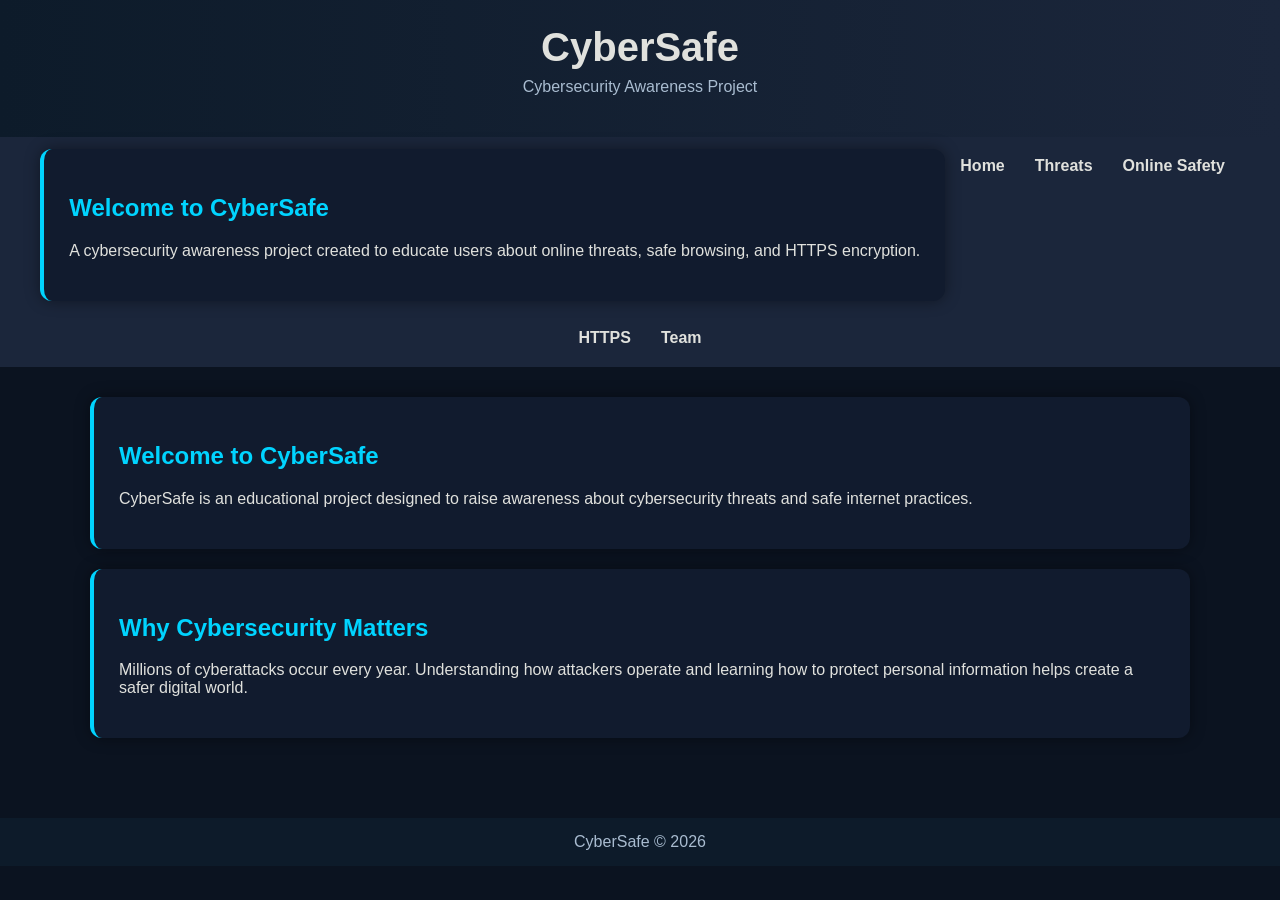
==== index.html @ d7ad68c5 "Update index.html" ====
<!DOCTYPE html>
<html>
<head>
<meta charset="UTF-8">
<title>CyberSafe - Home</title>
<link rel="stylesheet" href="style.css">
</head>

<body>

<header>
    <h1>CyberSafe</h1>
    <p>Cybersecurity Awareness Project</p>
</header>

<nav>
    <div class="card">
    <h2>Welcome to CyberSafe</h2>
    <p>
        A cybersecurity awareness project created to educate users about
        online threats, safe browsing, and HTTPS encryption.
    </p>
    </div>
    <a href="index.html">Home</a>
    <a href="threats.html">Threats</a>
    <a href="safety.html">Online Safety</a>
    <a href="https.html">HTTPS</a>
    <a href="team.html">Team</a>
</nav>

<div class="container">

<div class="card">
    <h2>Welcome to CyberSafe</h2>
    <p>
        CyberSafe is an educational project designed to raise awareness
        about cybersecurity threats and safe internet practices.
    </p>
</div>

<div class="card">
    <h2>Why Cybersecurity Matters</h2>
    <p>
        Millions of cyberattacks occur every year. Understanding how
        attackers operate and learning how to protect personal information
        helps create a safer digital world.
    </p>
</div>

</div>

<footer>
    CyberSafe © 2026
</footer>

</body>
</html>
---- style.css ----
body{
    margin:0;
    font-family:'Arial', sans-serif;
    background:#0b1320;
    color:#e0e1dd;
}

header{
    background:linear-gradient(90deg,#0d1b2a,#1b263b);
    padding:25px;
    text-align:center;
}

header h1{
    margin:0;
    font-size:2.5em;
}

header p{
    margin-top:8px;
    color:#a9bcd0;
}

nav{
    background:#1b263b;
    display:flex;
    justify-content:center;
    flex-wrap:wrap;
    padding:12px;
}

nav a{
    color:#e0e1dd;
    text-decoration:none;
    margin:8px 15px;
    font-weight:bold;
    transition:0.3s;
}

nav a:hover{
    color:#00d4ff;
}

.container{
    width:90%;
    max-width:1100px;
    margin:auto;
    padding:30px 0;
}

.card{
    background:#111b2e;
    padding:25px;
    margin-bottom:20px;
    border-radius:12px;
    box-shadow:0 0 15px rgba(0,0,0,0.4);
    border-left:4px solid #00d4ff;
}

.card h2{
    color:#00d4ff;
}

footer{
    background:#0d1b2a;
    text-align:center;
    padding:15px;
    color:#a9bcd0;
    margin-top:30px;
}
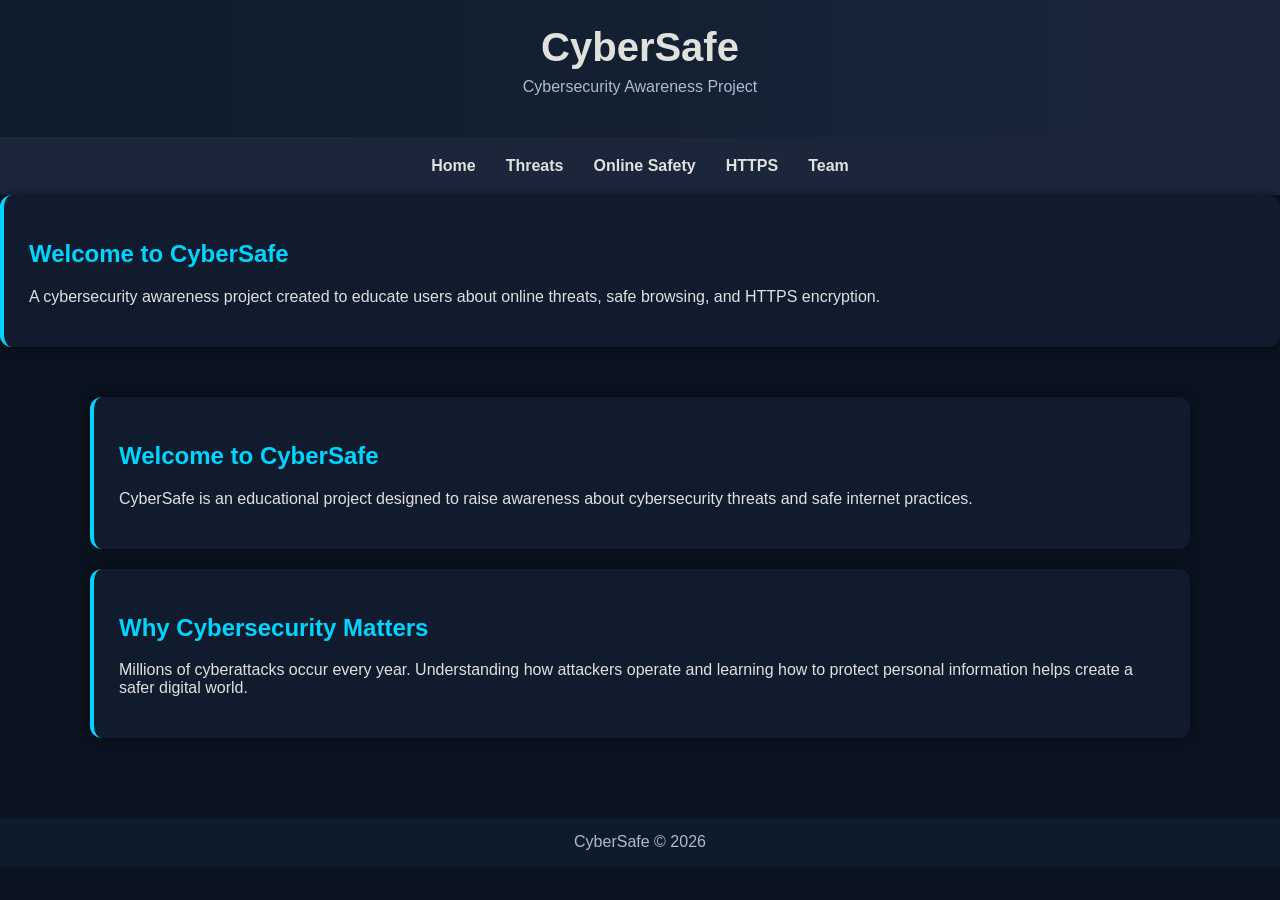
==== commit d194e70f: "Update index.html" ====
--- a/index.html
+++ b/index.html
@@ -14,13 +14,6 @@
 </header>
 
 <nav>
-    <div class="card">
-    <h2>Welcome to CyberSafe</h2>
-    <p>
-        A cybersecurity awareness project created to educate users about
-        online threats, safe browsing, and HTTPS encryption.
-    </p>
-    </div>
     <a href="index.html">Home</a>
     <a href="threats.html">Threats</a>
     <a href="safety.html">Online Safety</a>
@@ -28,6 +21,14 @@
     <a href="team.html">Team</a>
 </nav>
 
+<div class="card">
+    <h2>Welcome to CyberSafe</h2>
+    <p>
+        A cybersecurity awareness project created to educate users about
+        online threats, safe browsing, and HTTPS encryption.
+    </p>
+</div>
+    
 <div class="container">
 
 <div class="card">
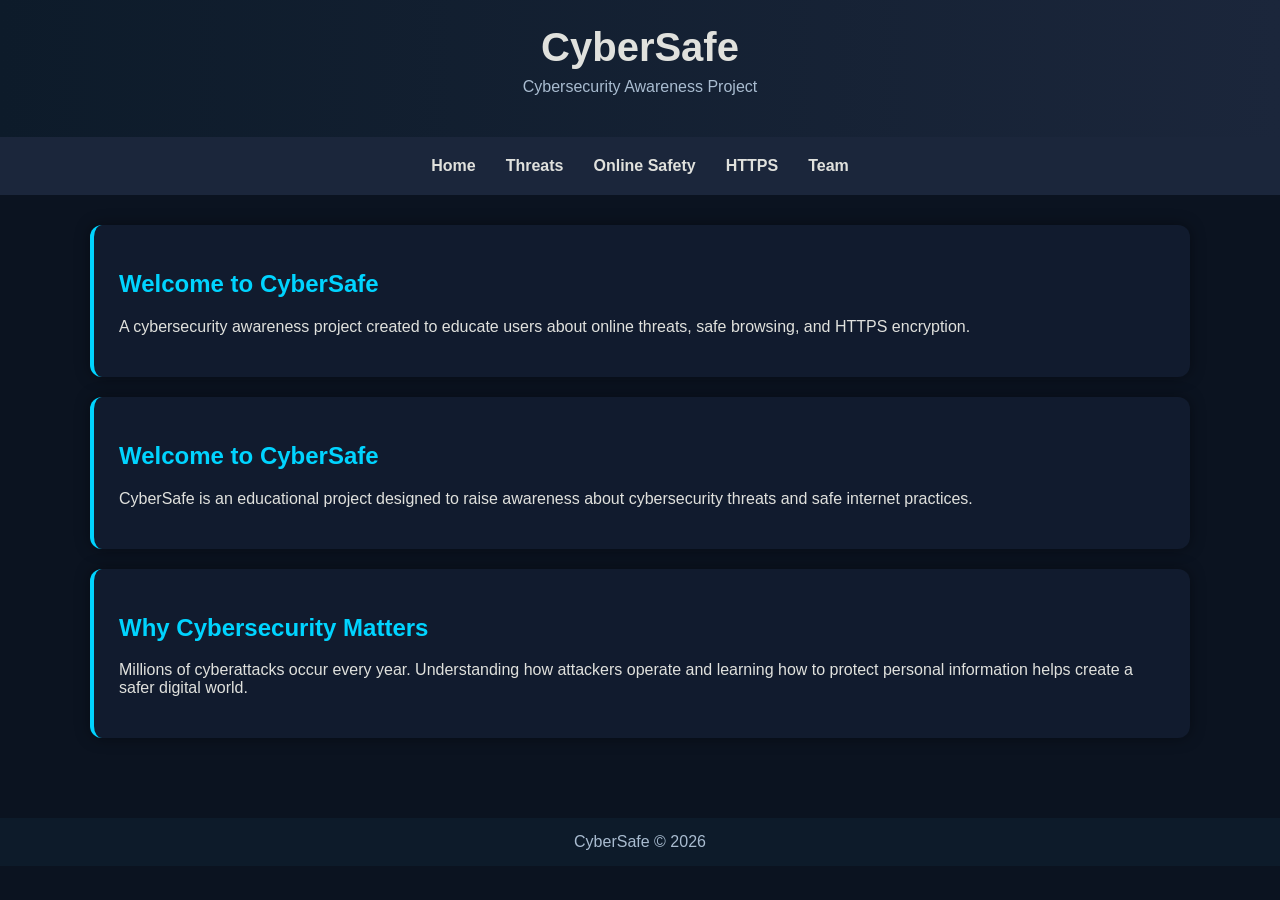
==== commit 77f65dcf: "Update index.html" ====
--- a/index.html
+++ b/index.html
@@ -20,6 +20,8 @@
     <a href="https.html">HTTPS</a>
     <a href="team.html">Team</a>
 </nav>
+   
+<div class="container">
 
 <div class="card">
     <h2>Welcome to CyberSafe</h2>
@@ -29,8 +31,6 @@
     </p>
 </div>
     
-<div class="container">
-
 <div class="card">
     <h2>Welcome to CyberSafe</h2>
     <p>
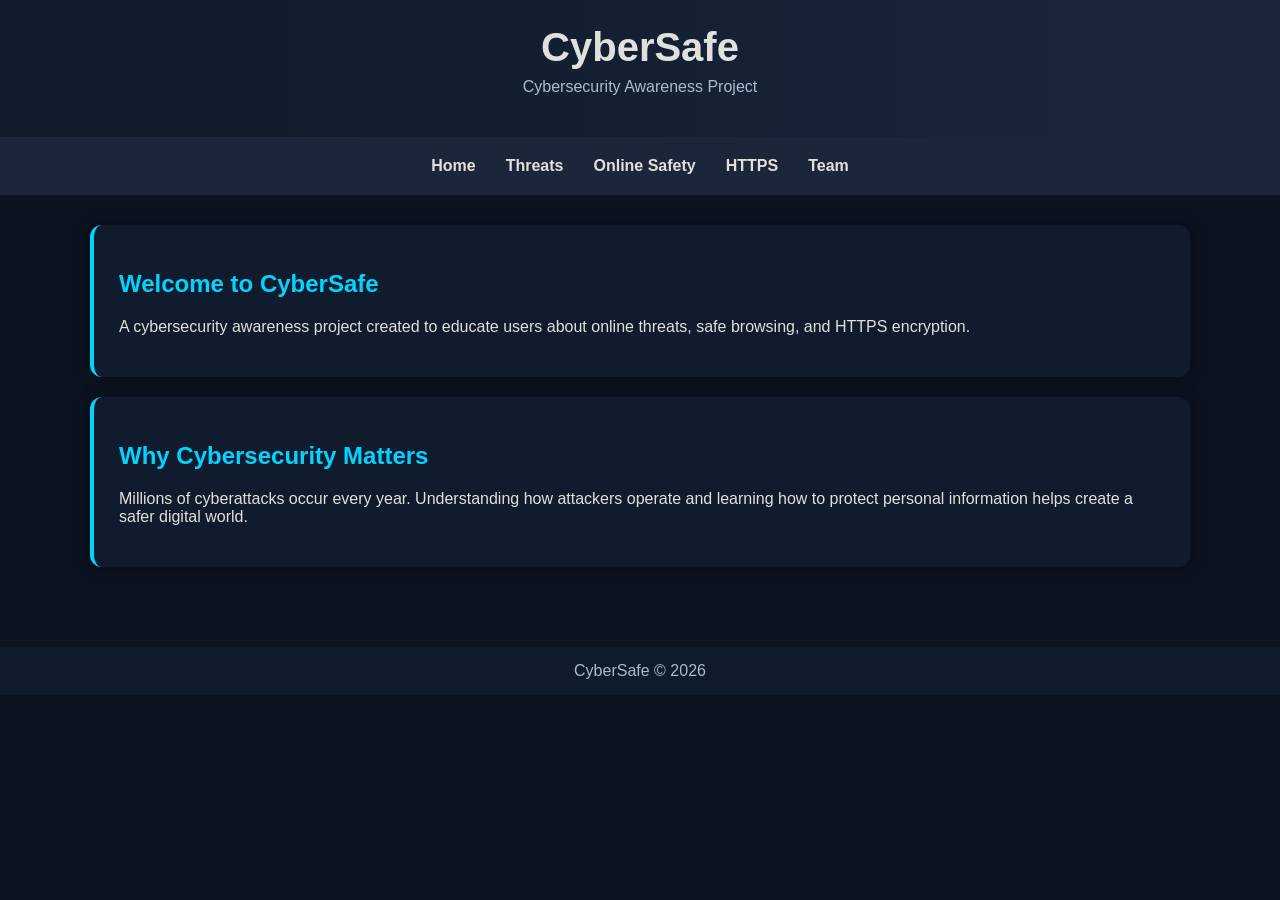
==== commit 16cd0942: "Update index.html" ====
--- a/index.html
+++ b/index.html
@@ -30,14 +30,6 @@
         online threats, safe browsing, and HTTPS encryption.
     </p>
 </div>
-    
-<div class="card">
-    <h2>Welcome to CyberSafe</h2>
-    <p>
-        CyberSafe is an educational project designed to raise awareness
-        about cybersecurity threats and safe internet practices.
-    </p>
-</div>
 
 <div class="card">
     <h2>Why Cybersecurity Matters</h2>
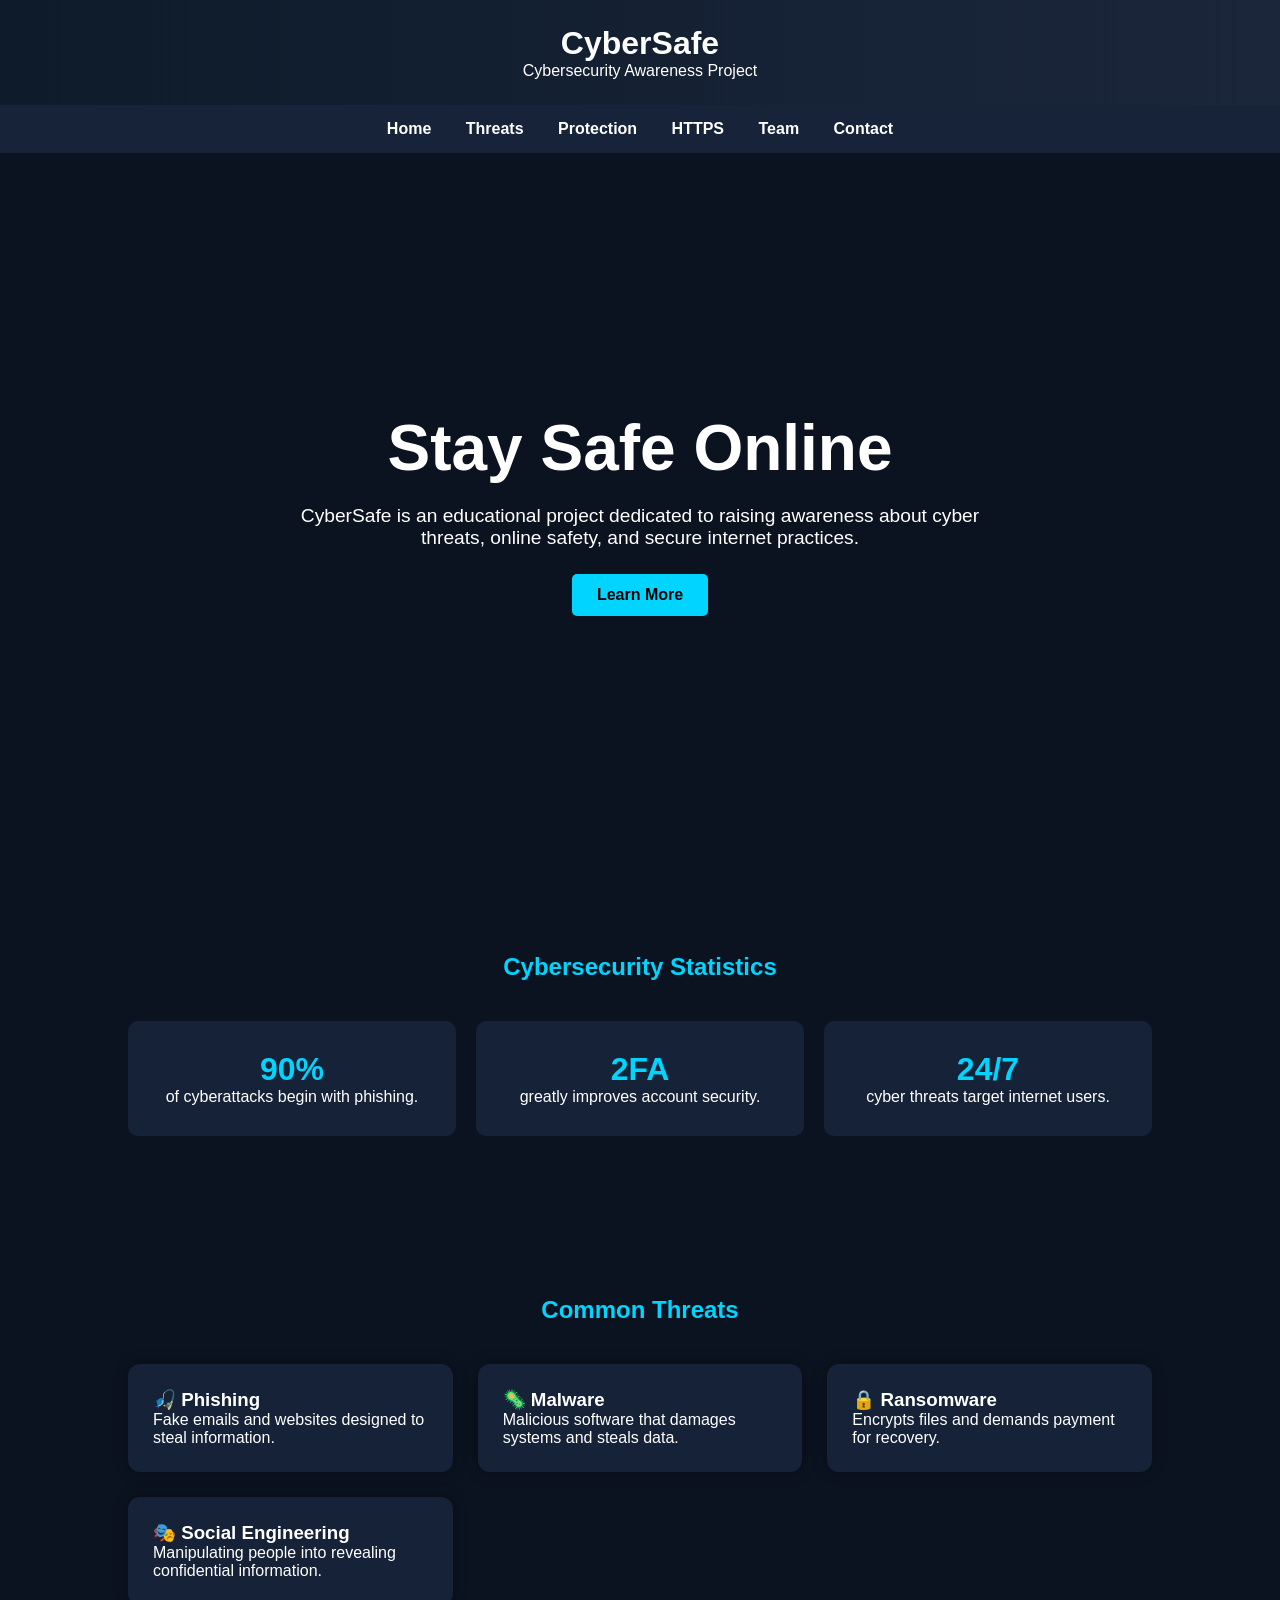
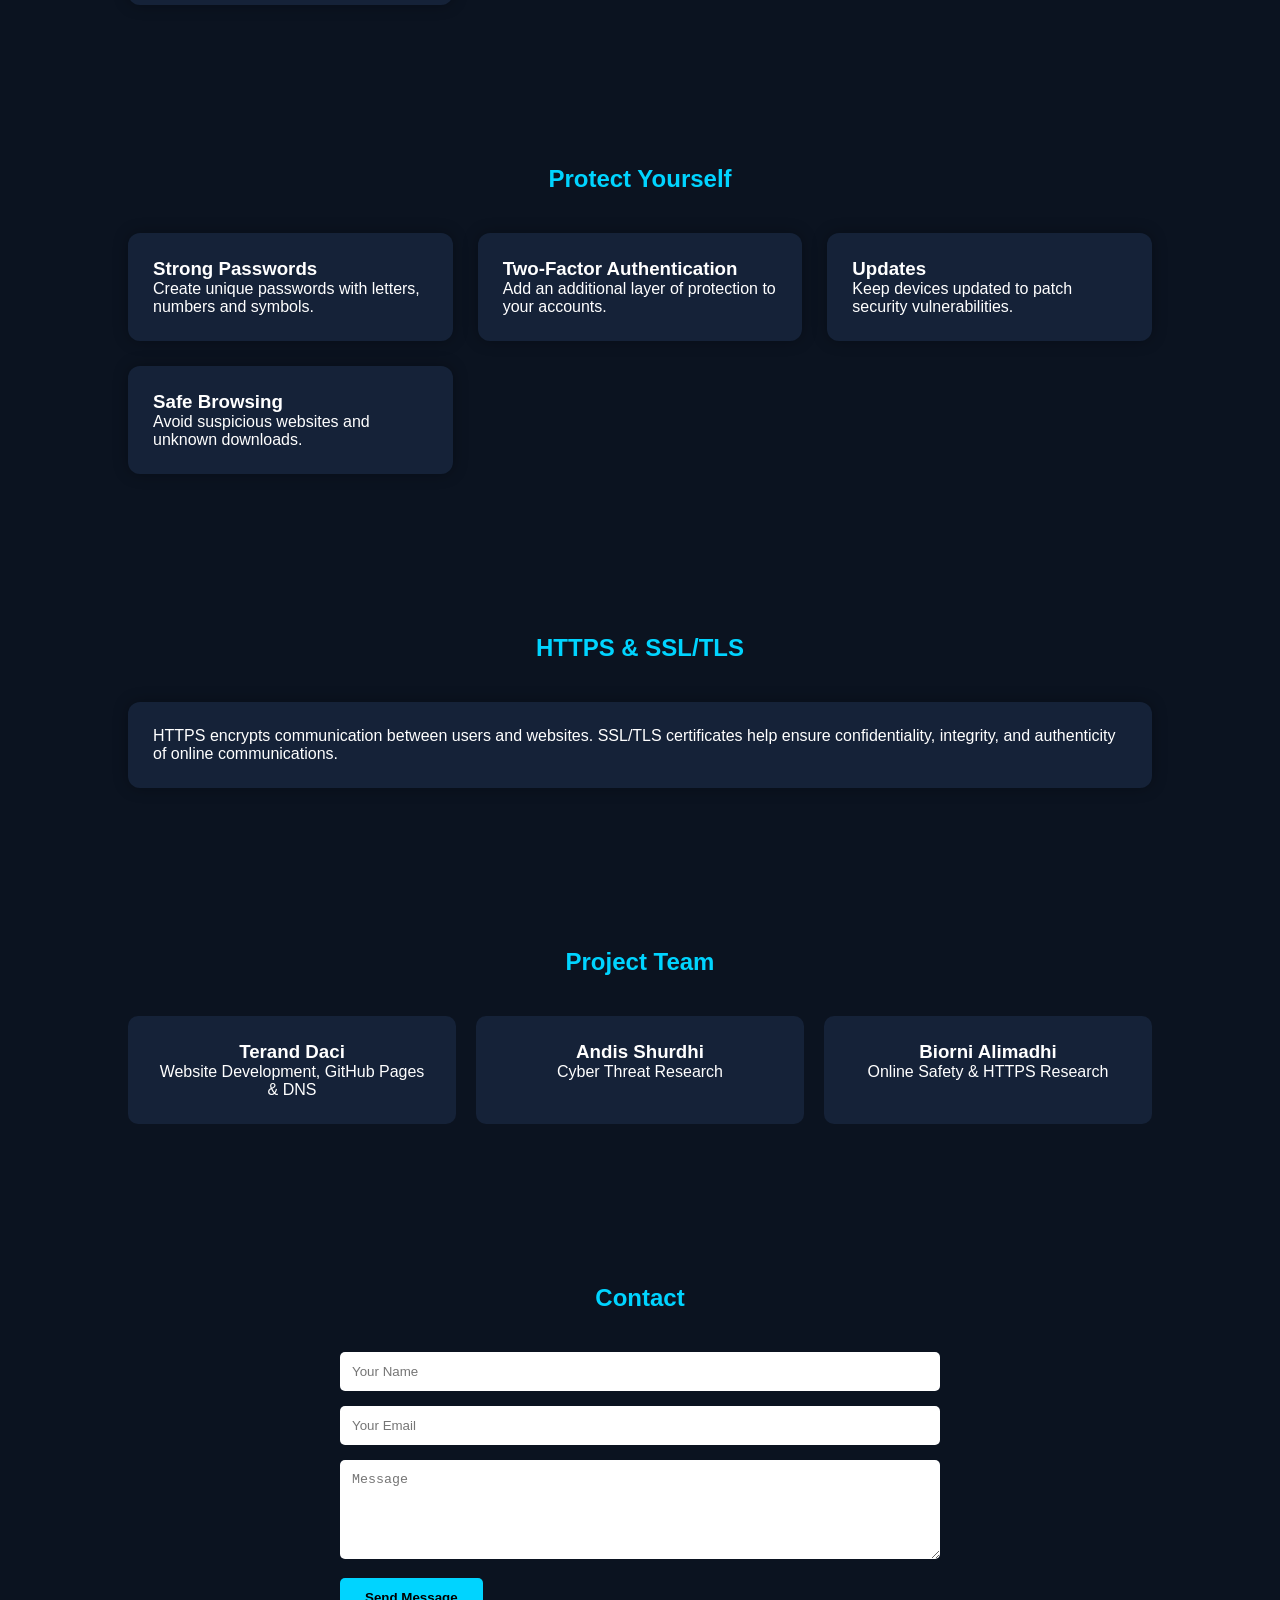
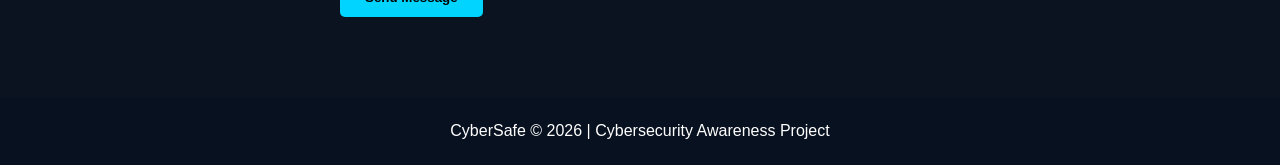
==== commit dd11499d: "Update index.html" ====
--- a/index.html
+++ b/index.html
@@ -1,12 +1,21 @@
 <!DOCTYPE html>
-<html>
+<html lang="en">
+
 <head>
 <meta charset="UTF-8">
-<title>CyberSafe - Home</title>
+<meta name="viewport" content="width=device-width, initial-scale=1.0">
+
+<title>CyberSafe | Cybersecurity Awareness</title>
+
 <link rel="stylesheet" href="style.css">
 </head>
 
 <body>
+
+<div id="loader">
+    <div class="spinner"></div>
+    <h2>Loading CyberSafe...</h2>
+</div>
 
 <header>
     <h1>CyberSafe</h1>
@@ -14,37 +23,155 @@
 </header>
 
 <nav>
-    <a href="index.html">Home</a>
-    <a href="threats.html">Threats</a>
-    <a href="safety.html">Online Safety</a>
-    <a href="https.html">HTTPS</a>
-    <a href="team.html">Team</a>
+    <a href="#home">Home</a>
+    <a href="#threats">Threats</a>
+    <a href="#protection">Protection</a>
+    <a href="#https">HTTPS</a>
+    <a href="#team">Team</a>
+    <a href="#contact">Contact</a>
 </nav>
-   
-<div class="container">
 
-<div class="card">
-    <h2>Welcome to CyberSafe</h2>
+<section class="hero" id="home">
+    <h1>Stay Safe Online</h1>
+
     <p>
-        A cybersecurity awareness project created to educate users about
-        online threats, safe browsing, and HTTPS encryption.
+        CyberSafe is an educational project dedicated to raising awareness
+        about cyber threats, online safety, and secure internet practices.
     </p>
-</div>
 
-<div class="card">
-    <h2>Why Cybersecurity Matters</h2>
-    <p>
-        Millions of cyberattacks occur every year. Understanding how
-        attackers operate and learning how to protect personal information
-        helps create a safer digital world.
-    </p>
-</div>
+    <a href="#threats" class="btn">Learn More</a>
+</section>
 
-</div>
+<section>
+    <h2>Cybersecurity Statistics</h2>
+
+    <div class="stats">
+
+        <div class="stat">
+            <h3>90%</h3>
+            <p>of cyberattacks begin with phishing.</p>
+        </div>
+
+        <div class="stat">
+            <h3>2FA</h3>
+            <p>greatly improves account security.</p>
+        </div>
+
+        <div class="stat">
+            <h3>24/7</h3>
+            <p>cyber threats target internet users.</p>
+        </div>
+
+    </div>
+</section>
+
+<section id="threats">
+    <h2>Common Threats</h2>
+
+    <div class="cards">
+
+        <div class="card">
+            <h3>🎣 Phishing</h3>
+            <p>Fake emails and websites designed to steal information.</p>
+        </div>
+
+        <div class="card">
+            <h3>🦠 Malware</h3>
+            <p>Malicious software that damages systems and steals data.</p>
+        </div>
+
+        <div class="card">
+            <h3>🔒 Ransomware</h3>
+            <p>Encrypts files and demands payment for recovery.</p>
+        </div>
+
+        <div class="card">
+            <h3>🎭 Social Engineering</h3>
+            <p>Manipulating people into revealing confidential information.</p>
+        </div>
+
+    </div>
+</section>
+
+<section id="protection">
+    <h2>Protect Yourself</h2>
+
+    <div class="cards">
+
+        <div class="card">
+            <h3>Strong Passwords</h3>
+            <p>Create unique passwords with letters, numbers and symbols.</p>
+        </div>
+
+        <div class="card">
+            <h3>Two-Factor Authentication</h3>
+            <p>Add an additional layer of protection to your accounts.</p>
+        </div>
+
+        <div class="card">
+            <h3>Updates</h3>
+            <p>Keep devices updated to patch security vulnerabilities.</p>
+        </div>
+
+        <div class="card">
+            <h3>Safe Browsing</h3>
+            <p>Avoid suspicious websites and unknown downloads.</p>
+        </div>
+
+    </div>
+</section>
+
+<section id="https">
+    <h2>HTTPS & SSL/TLS</h2>
+
+    <div class="card">
+        <p>
+            HTTPS encrypts communication between users and websites.
+            SSL/TLS certificates help ensure confidentiality, integrity,
+            and authenticity of online communications.
+        </p>
+    </div>
+</section>
+
+<section id="team">
+    <h2>Project Team</h2>
+
+    <div class="team">
+
+        <div class="member">
+            <h3>Terand Daci</h3>
+            <p>Website Development, GitHub Pages & DNS</p>
+        </div>
+
+        <div class="member">
+            <h3>Andis Shurdhi</h3>
+            <p>Cyber Threat Research</p>
+        </div>
+
+        <div class="member">
+            <h3>Biorni Alimadhi</h3>
+            <p>Online Safety & HTTPS Research</p>
+        </div>
+
+    </div>
+</section>
+
+<section id="contact">
+    <h2>Contact</h2>
+
+    <form>
+        <input type="text" placeholder="Your Name">
+        <input type="email" placeholder="Your Email">
+        <textarea rows="5" placeholder="Message"></textarea>
+        <button type="submit">Send Message</button>
+    </form>
+</section>
 
 <footer>
-    CyberSafe © 2026
+    CyberSafe © 2026 | Cybersecurity Awareness Project
 </footer>
+
+<script src="script.js"></script>
 
 </body>
 </html>
--- a/style.css
+++ b/style.css
@@ -1,70 +1,192 @@
+*{
+    margin:0;
+    padding:0;
+    box-sizing:border-box;
+}
+
+html{
+    scroll-behavior:smooth;
+}
+
 body{
-    margin:0;
-    font-family:'Arial', sans-serif;
+    font-family:Arial,sans-serif;
     background:#0b1320;
-    color:#e0e1dd;
+    color:white;
 }
+
+/* Loader */
+
+#loader{
+    position:fixed;
+    width:100%;
+    height:100%;
+    background:#08111f;
+    display:flex;
+    flex-direction:column;
+    justify-content:center;
+    align-items:center;
+    z-index:9999;
+}
+
+.spinner{
+    width:70px;
+    height:70px;
+    border:6px solid #1b263b;
+    border-top:6px solid #00d4ff;
+    border-radius:50%;
+    animation:spin 1s linear infinite;
+}
+
+@keyframes spin{
+    100%{
+        transform:rotate(360deg);
+    }
+}
+
+/* Header */
 
 header{
     background:linear-gradient(90deg,#0d1b2a,#1b263b);
+    text-align:center;
     padding:25px;
+}
+
+nav{
+    background:#162338;
+    padding:15px;
     text-align:center;
 }
 
-header h1{
-    margin:0;
-    font-size:2.5em;
-}
-
-header p{
-    margin-top:8px;
-    color:#a9bcd0;
-}
-
-nav{
-    background:#1b263b;
-    display:flex;
-    justify-content:center;
-    flex-wrap:wrap;
-    padding:12px;
-}
-
 nav a{
-    color:#e0e1dd;
+    color:white;
     text-decoration:none;
-    margin:8px 15px;
+    margin:0 15px;
     font-weight:bold;
-    transition:0.3s;
 }
 
 nav a:hover{
     color:#00d4ff;
 }
 
-.container{
-    width:90%;
-    max-width:1100px;
-    margin:auto;
-    padding:30px 0;
+/* Hero */
+
+.hero{
+    height:80vh;
+    display:flex;
+    flex-direction:column;
+    justify-content:center;
+    align-items:center;
+    text-align:center;
+    padding:20px;
+}
+
+.hero h1{
+    font-size:4rem;
+    margin-bottom:20px;
+}
+
+.hero p{
+    max-width:700px;
+    font-size:1.2rem;
+}
+
+.btn{
+    margin-top:25px;
+    display:inline-block;
+    background:#00d4ff;
+    color:black;
+    padding:12px 25px;
+    border-radius:5px;
+    text-decoration:none;
+    font-weight:bold;
+}
+
+/* Sections */
+
+section{
+    padding:80px 10%;
+}
+
+section h2{
+    text-align:center;
+    margin-bottom:40px;
+    color:#00d4ff;
+}
+
+.cards{
+    display:grid;
+    grid-template-columns:repeat(auto-fit,minmax(250px,1fr));
+    gap:25px;
 }
 
 .card{
-    background:#111b2e;
+    background:#152238;
     padding:25px;
-    margin-bottom:20px;
     border-radius:12px;
-    box-shadow:0 0 15px rgba(0,0,0,0.4);
-    border-left:4px solid #00d4ff;
+    box-shadow:0 0 15px rgba(0,0,0,0.3);
 }
 
-.card h2{
+.stats{
+    display:grid;
+    grid-template-columns:repeat(auto-fit,minmax(200px,1fr));
+    gap:20px;
+    text-align:center;
+}
+
+.stat{
+    background:#152238;
+    padding:30px;
+    border-radius:10px;
+}
+
+.stat h3{
+    font-size:2rem;
     color:#00d4ff;
 }
 
+/* Team */
+
+.team{
+    display:grid;
+    grid-template-columns:repeat(auto-fit,minmax(250px,1fr));
+    gap:20px;
+}
+
+.member{
+    background:#152238;
+    padding:25px;
+    border-radius:10px;
+    text-align:center;
+}
+
+/* Contact */
+
+form{
+    max-width:600px;
+    margin:auto;
+}
+
+input, textarea{
+    width:100%;
+    padding:12px;
+    margin-bottom:15px;
+    border:none;
+    border-radius:5px;
+}
+
+button{
+    background:#00d4ff;
+    border:none;
+    padding:12px 25px;
+    border-radius:5px;
+    font-weight:bold;
+    cursor:pointer;
+}
+
+/* Footer */
+
 footer{
-    background:#0d1b2a;
     text-align:center;
-    padding:15px;
-    color:#a9bcd0;
-    margin-top:30px;
+    padding:25px;
+    background:#08111f;
 }
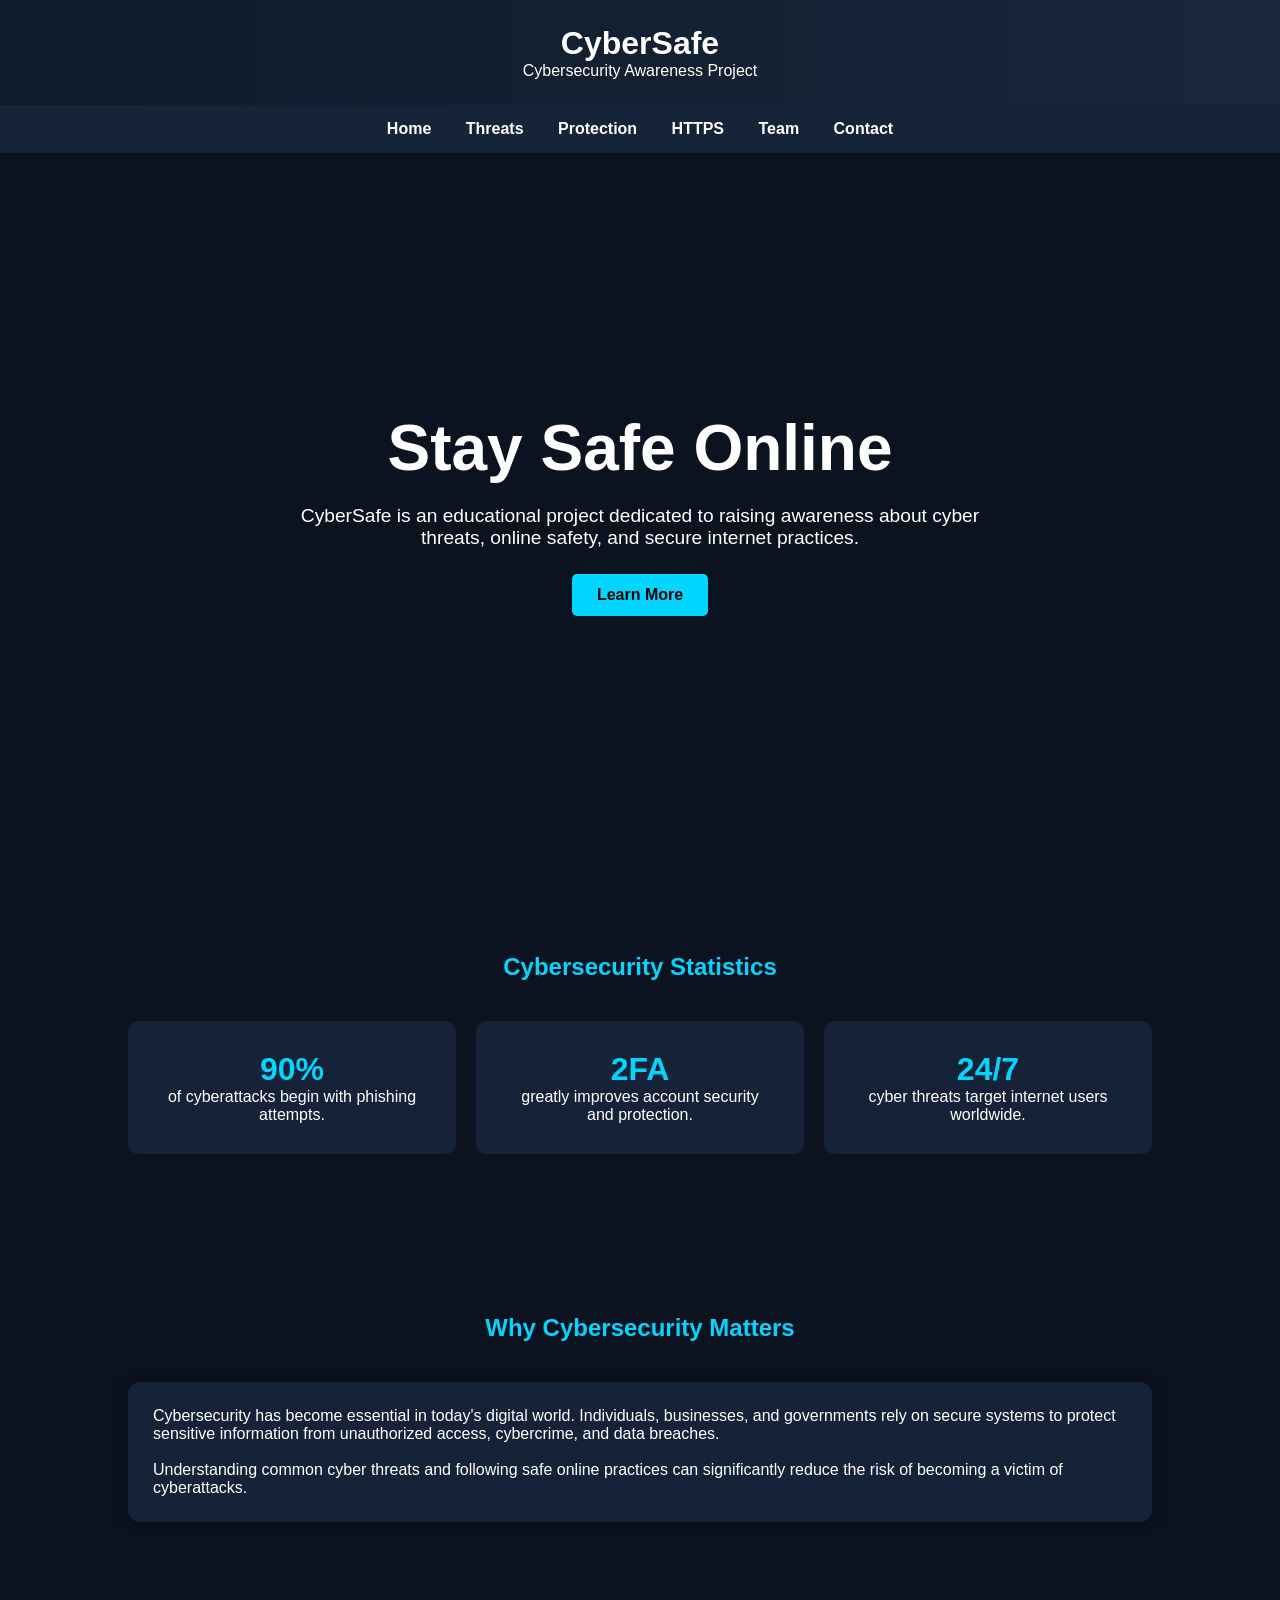
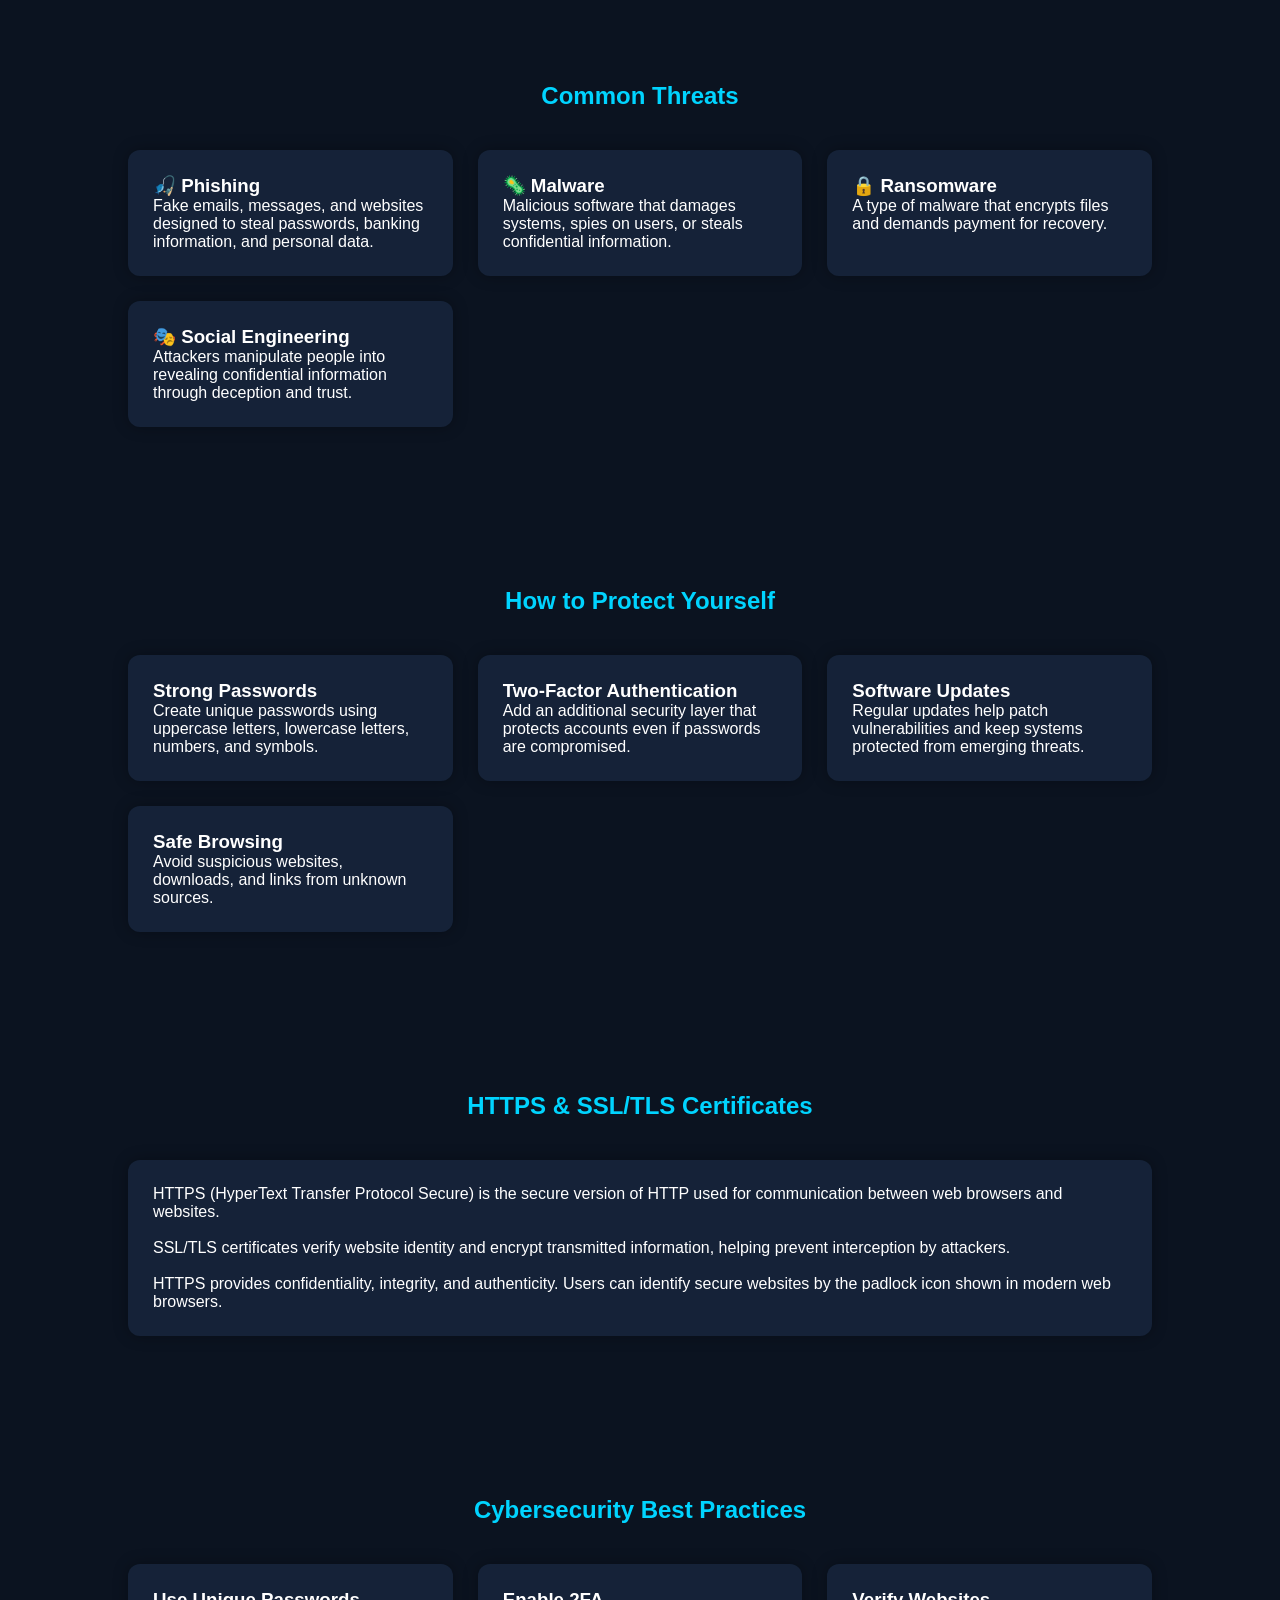
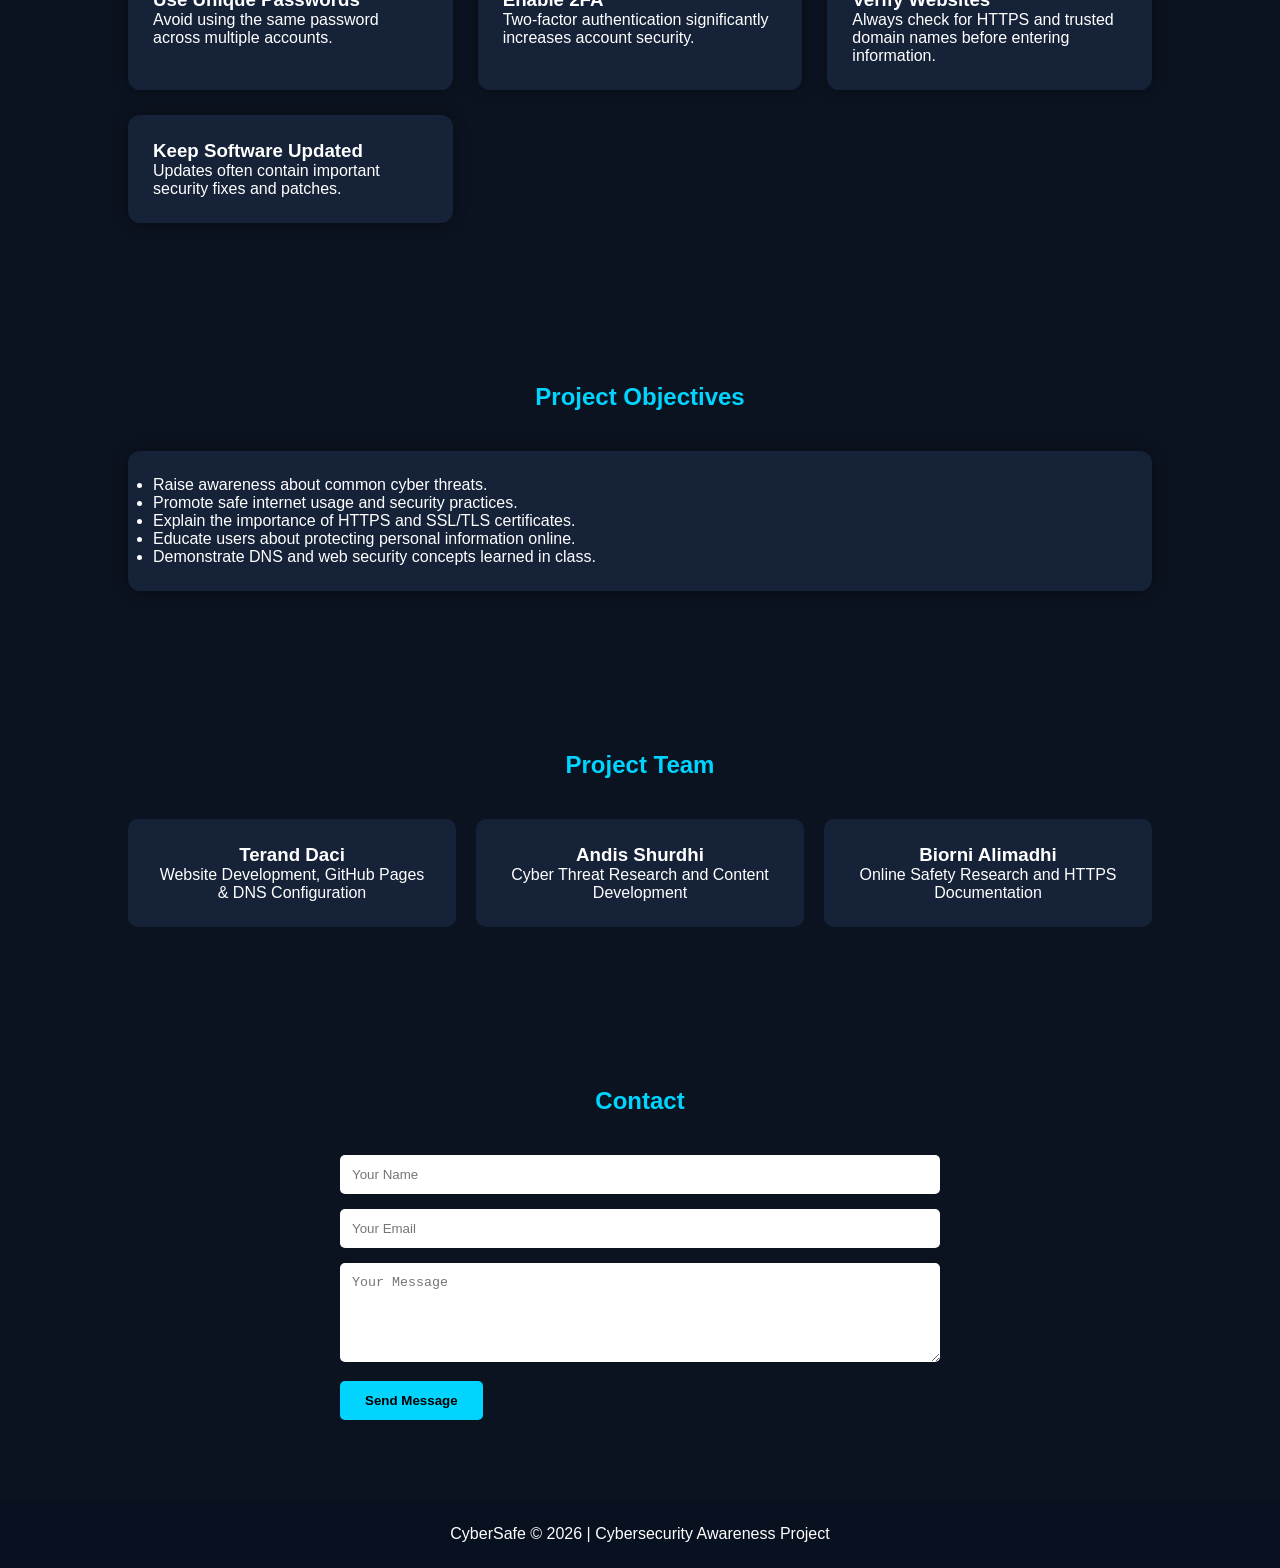
==== commit 16b37bba: "Update index.html" ====
--- a/index.html
+++ b/index.html
@@ -49,19 +49,40 @@
 
         <div class="stat">
             <h3>90%</h3>
-            <p>of cyberattacks begin with phishing.</p>
+            <p>of cyberattacks begin with phishing attempts.</p>
         </div>
 
         <div class="stat">
             <h3>2FA</h3>
-            <p>greatly improves account security.</p>
+            <p>greatly improves account security and protection.</p>
         </div>
 
         <div class="stat">
             <h3>24/7</h3>
-            <p>cyber threats target internet users.</p>
-        </div>
-
+            <p>cyber threats target internet users worldwide.</p>
+        </div>
+
+    </div>
+</section>
+
+<section>
+    <h2>Why Cybersecurity Matters</h2>
+
+    <div class="card">
+        <p>
+            Cybersecurity has become essential in today's digital world.
+            Individuals, businesses, and governments rely on secure systems
+            to protect sensitive information from unauthorized access,
+            cybercrime, and data breaches.
+        </p>
+
+        <br>
+
+        <p>
+            Understanding common cyber threats and following safe online
+            practices can significantly reduce the risk of becoming a victim
+            of cyberattacks.
+        </p>
     </div>
 </section>
 
@@ -72,64 +93,155 @@
 
         <div class="card">
             <h3>🎣 Phishing</h3>
-            <p>Fake emails and websites designed to steal information.</p>
+            <p>
+                Fake emails, messages, and websites designed to steal
+                passwords, banking information, and personal data.
+            </p>
         </div>
 
         <div class="card">
             <h3>🦠 Malware</h3>
-            <p>Malicious software that damages systems and steals data.</p>
+            <p>
+                Malicious software that damages systems, spies on users,
+                or steals confidential information.
+            </p>
         </div>
 
         <div class="card">
             <h3>🔒 Ransomware</h3>
-            <p>Encrypts files and demands payment for recovery.</p>
+            <p>
+                A type of malware that encrypts files and demands payment
+                for recovery.
+            </p>
         </div>
 
         <div class="card">
             <h3>🎭 Social Engineering</h3>
-            <p>Manipulating people into revealing confidential information.</p>
+            <p>
+                Attackers manipulate people into revealing confidential
+                information through deception and trust.
+            </p>
         </div>
 
     </div>
 </section>
 
 <section id="protection">
-    <h2>Protect Yourself</h2>
+    <h2>How to Protect Yourself</h2>
 
     <div class="cards">
 
         <div class="card">
             <h3>Strong Passwords</h3>
-            <p>Create unique passwords with letters, numbers and symbols.</p>
+            <p>
+                Create unique passwords using uppercase letters,
+                lowercase letters, numbers, and symbols.
+            </p>
         </div>
 
         <div class="card">
             <h3>Two-Factor Authentication</h3>
-            <p>Add an additional layer of protection to your accounts.</p>
-        </div>
-
-        <div class="card">
-            <h3>Updates</h3>
-            <p>Keep devices updated to patch security vulnerabilities.</p>
+            <p>
+                Add an additional security layer that protects accounts
+                even if passwords are compromised.
+            </p>
+        </div>
+
+        <div class="card">
+            <h3>Software Updates</h3>
+            <p>
+                Regular updates help patch vulnerabilities and keep
+                systems protected from emerging threats.
+            </p>
         </div>
 
         <div class="card">
             <h3>Safe Browsing</h3>
-            <p>Avoid suspicious websites and unknown downloads.</p>
+            <p>
+                Avoid suspicious websites, downloads, and links from
+                unknown sources.
+            </p>
         </div>
 
     </div>
 </section>
 
 <section id="https">
-    <h2>HTTPS & SSL/TLS</h2>
+    <h2>HTTPS & SSL/TLS Certificates</h2>
 
     <div class="card">
-        <p>
-            HTTPS encrypts communication between users and websites.
-            SSL/TLS certificates help ensure confidentiality, integrity,
-            and authenticity of online communications.
-        </p>
+
+        <p>
+            HTTPS (HyperText Transfer Protocol Secure) is the secure version
+            of HTTP used for communication between web browsers and websites.
+        </p>
+
+        <br>
+
+        <p>
+            SSL/TLS certificates verify website identity and encrypt
+            transmitted information, helping prevent interception by
+            attackers.
+        </p>
+
+        <br>
+
+        <p>
+            HTTPS provides confidentiality, integrity, and authenticity.
+            Users can identify secure websites by the padlock icon shown
+            in modern web browsers.
+        </p>
+
+    </div>
+</section>
+
+<section>
+    <h2>Cybersecurity Best Practices</h2>
+
+    <div class="cards">
+
+        <div class="card">
+            <h3>Use Unique Passwords</h3>
+            <p>
+                Avoid using the same password across multiple accounts.
+            </p>
+        </div>
+
+        <div class="card">
+            <h3>Enable 2FA</h3>
+            <p>
+                Two-factor authentication significantly increases account security.
+            </p>
+        </div>
+
+        <div class="card">
+            <h3>Verify Websites</h3>
+            <p>
+                Always check for HTTPS and trusted domain names before entering information.
+            </p>
+        </div>
+
+        <div class="card">
+            <h3>Keep Software Updated</h3>
+            <p>
+                Updates often contain important security fixes and patches.
+            </p>
+        </div>
+
+    </div>
+</section>
+
+<section>
+    <h2>Project Objectives</h2>
+
+    <div class="card">
+        <ul>
+            <li>Raise awareness about common cyber threats.</li>
+            <li>Promote safe internet usage and security practices.</li>
+            <li>Explain the importance of HTTPS and SSL/TLS certificates.</li>
+            <li>Educate users about protecting personal information online.</li>
+            <li>Demonstrate DNS and web security concepts learned in class.</li>
+        </ul>
     </div>
 </section>
 
@@ -140,17 +252,17 @@
 
         <div class="member">
             <h3>Terand Daci</h3>
-            <p>Website Development, GitHub Pages & DNS</p>
+            <p>Website Development, GitHub Pages & DNS Configuration</p>
         </div>
 
         <div class="member">
             <h3>Andis Shurdhi</h3>
-            <p>Cyber Threat Research</p>
+            <p>Cyber Threat Research and Content Development</p>
         </div>
 
         <div class="member">
             <h3>Biorni Alimadhi</h3>
-            <p>Online Safety & HTTPS Research</p>
+            <p>Online Safety Research and HTTPS Documentation</p>
         </div>
 
     </div>
@@ -161,14 +273,17 @@
 
     <form>
         <input type="text" placeholder="Your Name">
+
         <input type="email" placeholder="Your Email">
-        <textarea rows="5" placeholder="Message"></textarea>
+
+        <textarea rows="5" placeholder="Your Message"></textarea>
+
         <button type="submit">Send Message</button>
     </form>
 </section>
 
 <footer>
-    CyberSafe © 2026 | Cybersecurity Awareness Project
+    <p>CyberSafe © 2026 | Cybersecurity Awareness Project</p>
 </footer>
 
 <script src="script.js"></script>
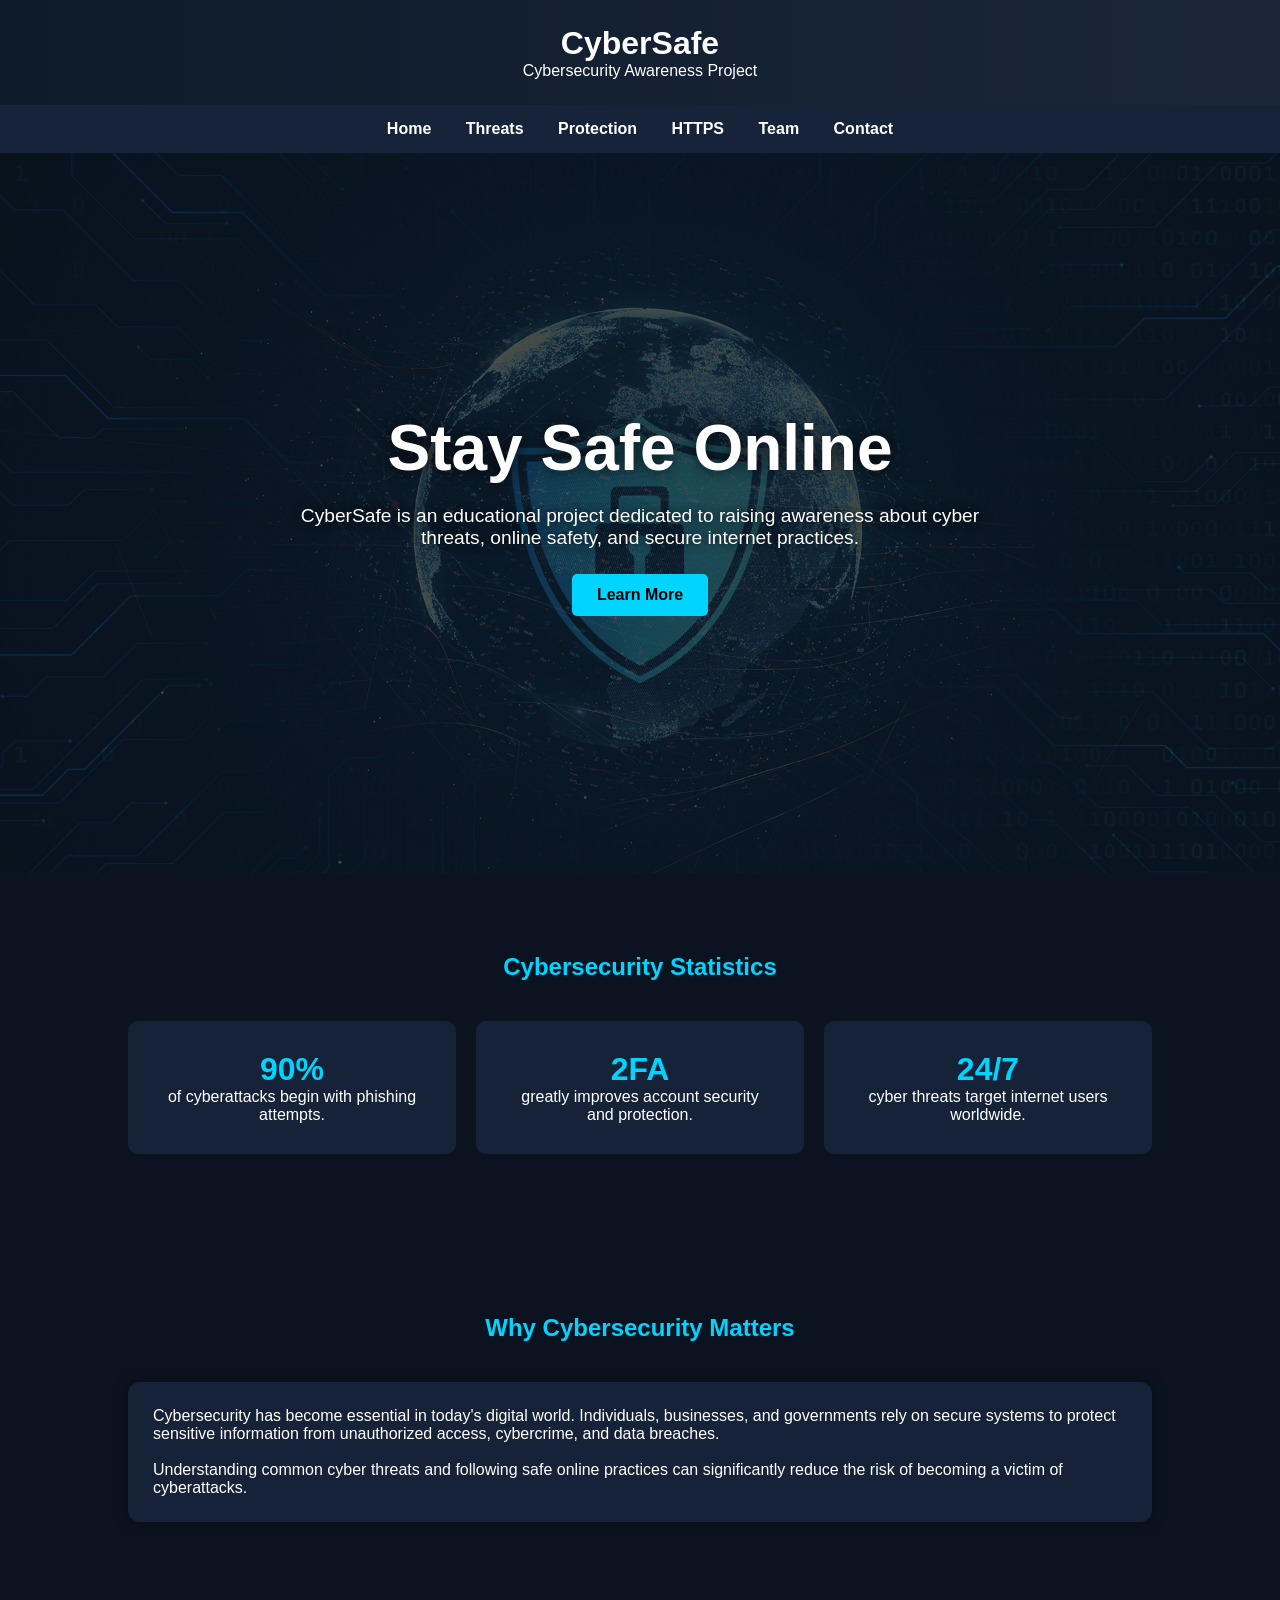
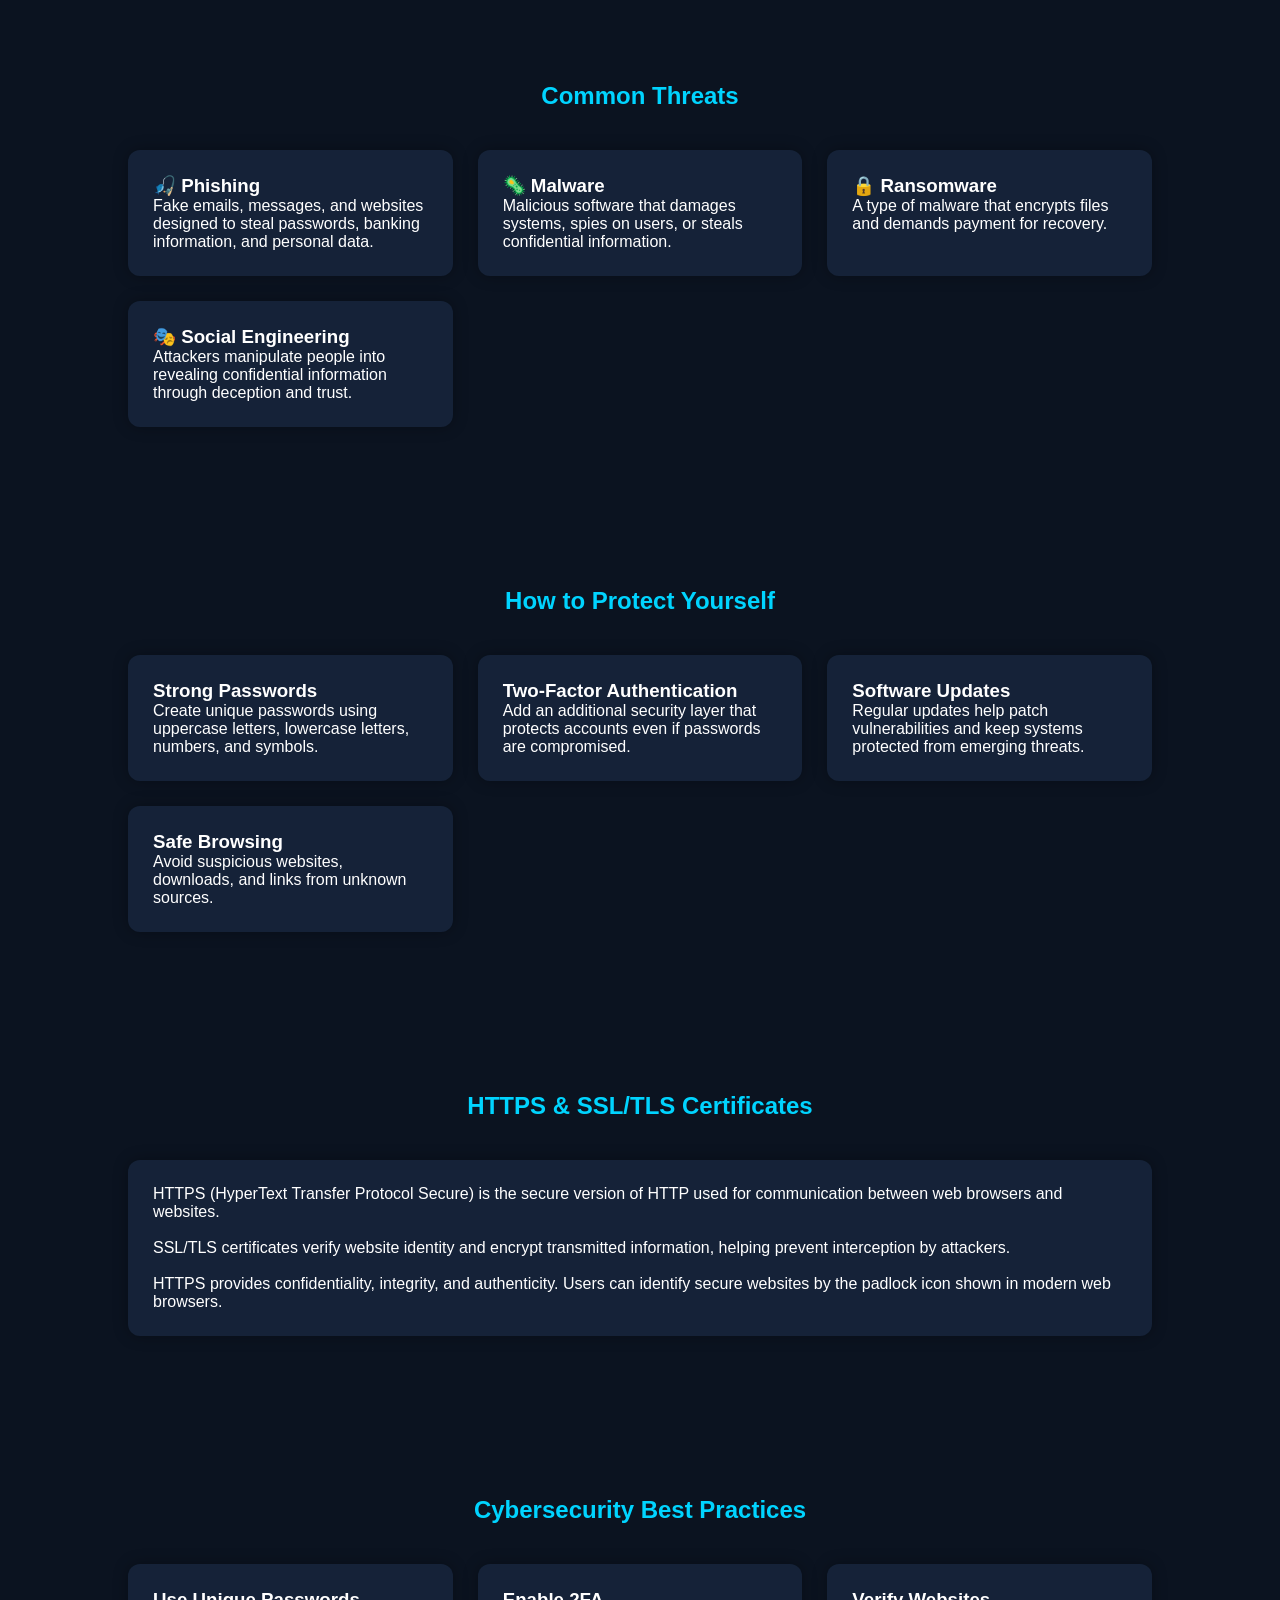
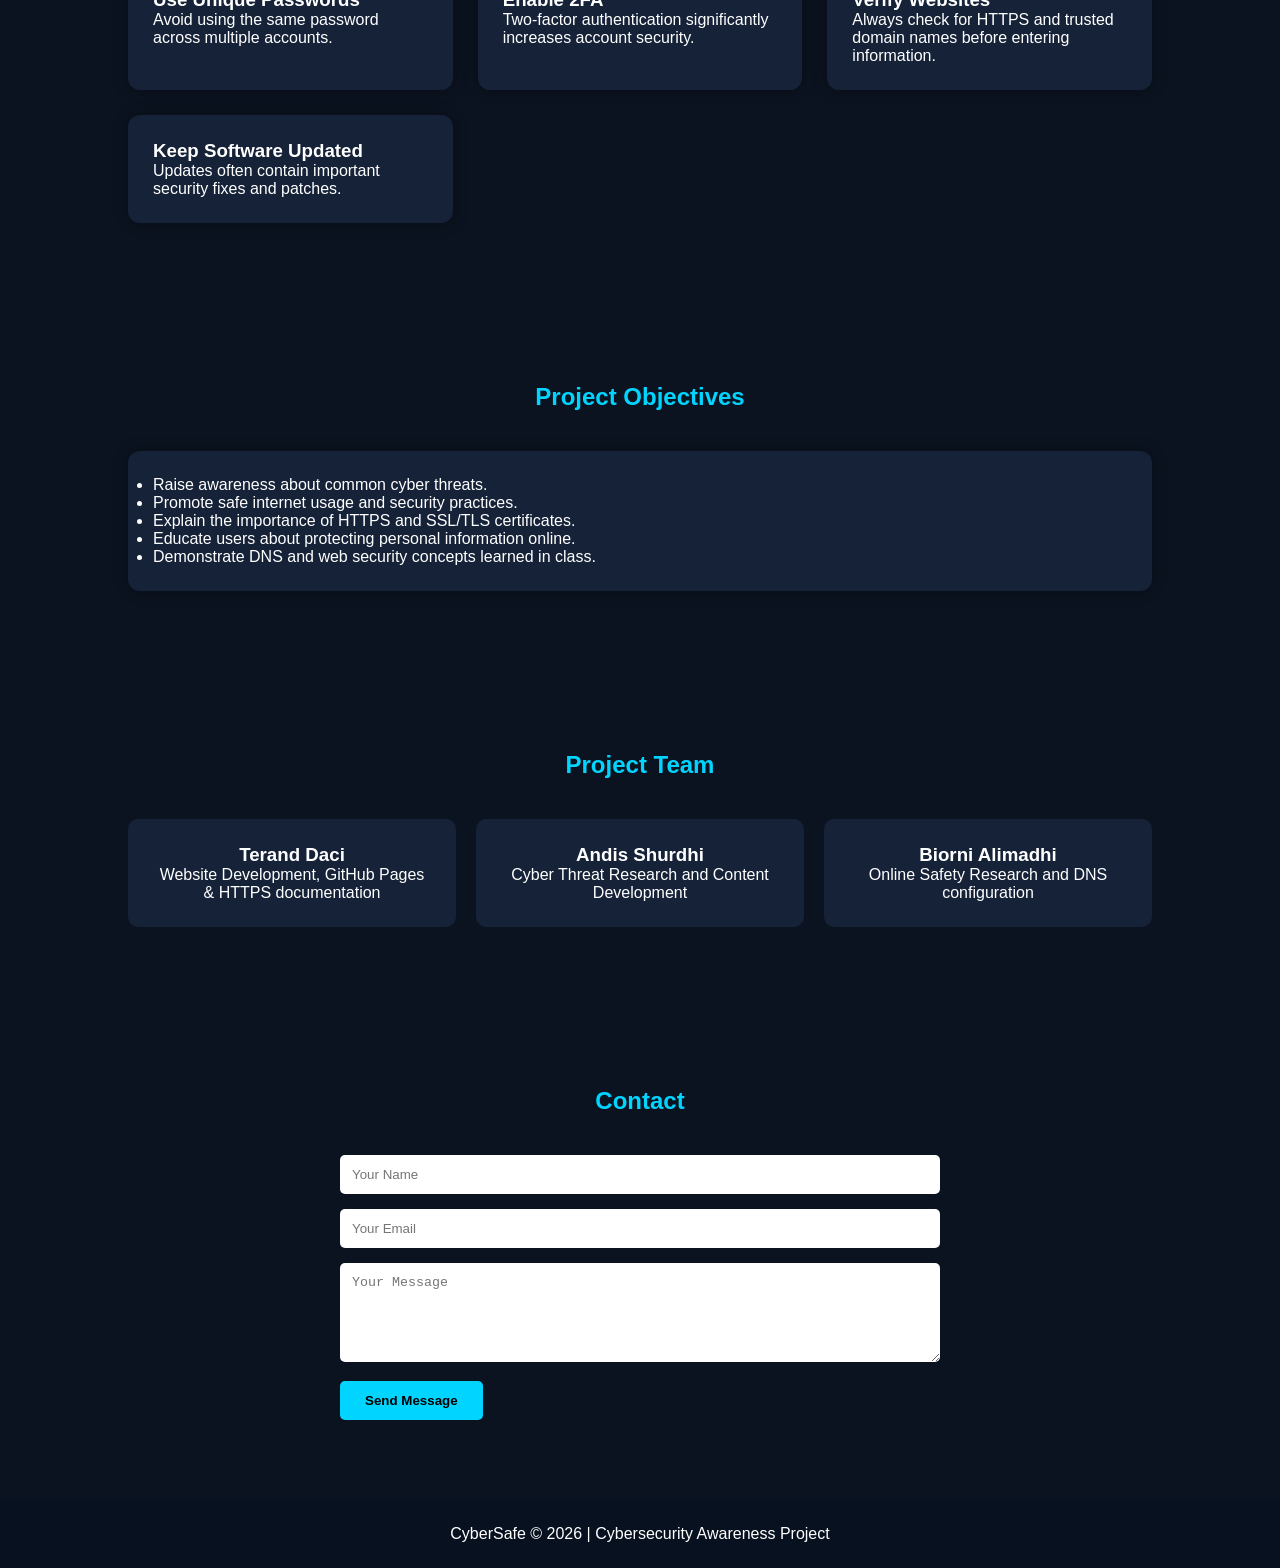
==== commit 6d411aec: "Update index.html" ====
--- a/index.html
+++ b/index.html
@@ -252,7 +252,7 @@
 
         <div class="member">
             <h3>Terand Daci</h3>
-            <p>Website Development, GitHub Pages & DNS Configuration</p>
+            <p>Website Development, GitHub Pages & HTTPS documentation</p>
         </div>
 
         <div class="member">
@@ -262,7 +262,7 @@
 
         <div class="member">
             <h3>Biorni Alimadhi</h3>
-            <p>Online Safety Research and HTTPS Documentation</p>
+            <p>Online Safety Research and DNS configuration</p>
         </div>
 
     </div>
@@ -271,14 +271,28 @@
 <section id="contact">
     <h2>Contact</h2>
 
-    <form>
-        <input type="text" placeholder="Your Name">
-
-        <input type="email" placeholder="Your Email">
-
-        <textarea rows="5" placeholder="Your Message"></textarea>
+    <form action="https://formspree.io/f/xbdbvvzp" method="POST">
+
+        <input
+            type="text"
+            name="name"
+            placeholder="Your Name"
+            required>
+
+        <input
+            type="email"
+            name="email"
+            placeholder="Your Email"
+            required>
+
+        <textarea
+            name="message"
+            rows="5"
+            placeholder="Your Message"
+            required></textarea>
 
         <button type="submit">Send Message</button>
+
     </form>
 </section>
 
--- a/style.css
+++ b/style.css
@@ -72,10 +72,23 @@
 
 .hero{
     height:80vh;
+
+    background:
+    linear-gradient(
+        rgba(11,19,32,0.75),
+        rgba(11,19,32,0.75)
+    ),
+    url("Cybersecurity-in-a-World-in-Crisis-V1-copy.jpg");
+
+    background-size:cover;
+    background-position:center;
+    background-repeat:no-repeat;
+
     display:flex;
     flex-direction:column;
     justify-content:center;
     align-items:center;
+
     text-align:center;
     padding:20px;
 }
@@ -83,11 +96,13 @@
 .hero h1{
     font-size:4rem;
     margin-bottom:20px;
+    text-shadow:0 0 15px rgba(0,0,0,0.8);
 }
 
 .hero p{
     max-width:700px;
     font-size:1.2rem;
+    text-shadow:0 0 10px rgba(0,0,0,0.8);
 }
 
 .btn{
